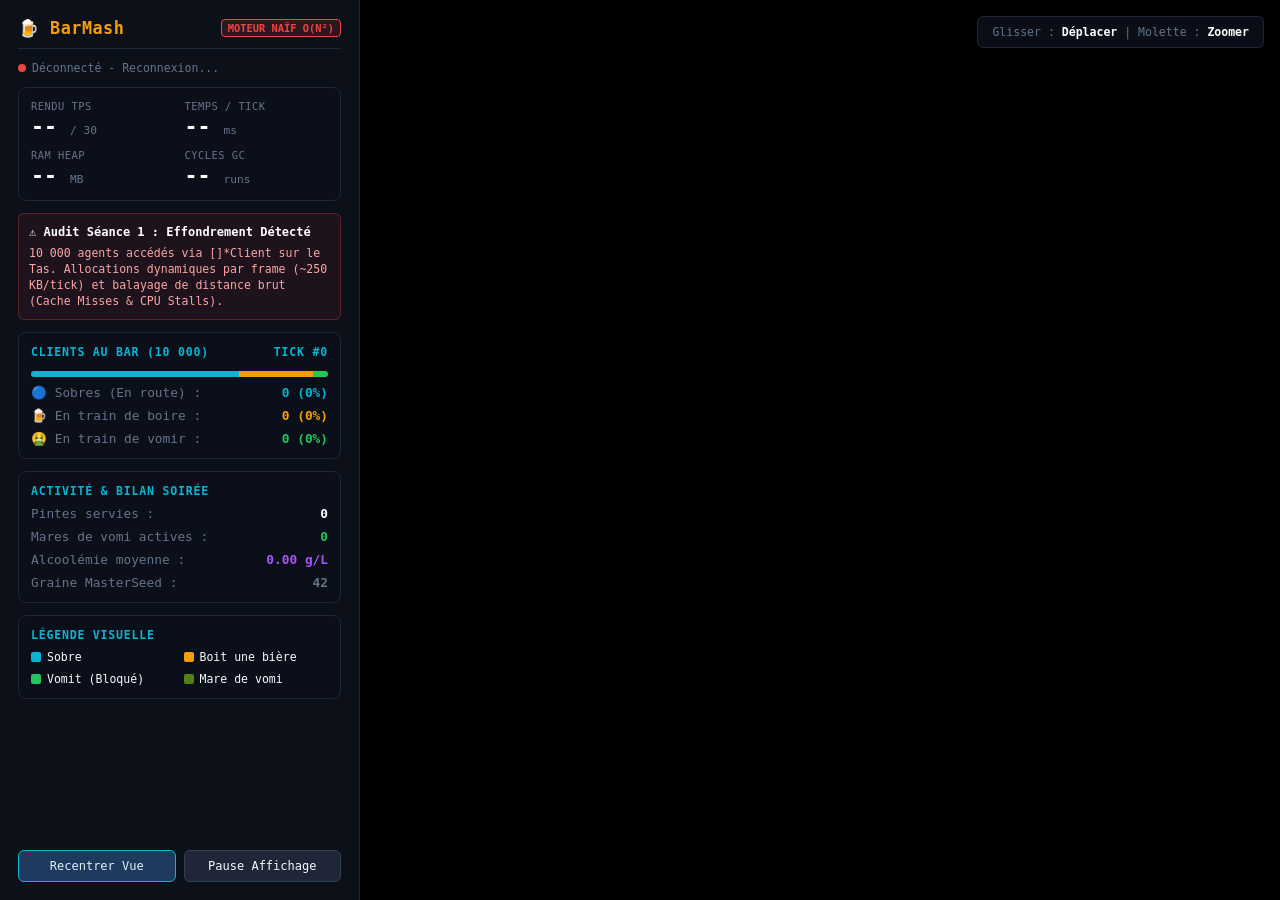
==== web/index.html @ 0c6d9d5b "chore: reorganisation du depot (web/, docs/, perf/) et separation moteur / serveur - main.go decoupe" ====
<!doctype html>
<html lang="fr">
  <head>
    <meta charset="UTF-8" />
    <meta name="viewport" content="width=device-width, initial-scale=1.0" />
    <title>BarMash : La Tournée Infernale • Simulation Haute Charge (Naïve)</title>
    <style>
      :root {
        --bg-main: #07090e;
        --sidebar-bg: rgba(13, 17, 26, 0.95);
        --border-color: #1e2638;
        --text-primary: #f8fafc;
        --text-muted: #64748b;
        --accent-cyan: #06b6d4;
        --accent-amber: #f59e0b;
        --accent-green: #22c55e;
        --accent-red: #ef4444;
        --accent-purple: #a855f7;
        --neon-glow: 0 0 12px rgba(6, 182, 212, 0.4);
      }

      * {
        box-sizing: border-box;
        margin: 0;
        padding: 0;
        font-family: 'JetBrains Mono', 'Fira Code', ui-monospace, monospace;
      }

      body {
        background: var(--bg-main);
        color: var(--text-primary);
        display: flex;
        height: 100vh;
        overflow: hidden;
      }

      /* ---------------- Sidebar HUD ---------------- */
      #sidebar {
        width: 360px;
        background: var(--sidebar-bg);
        border-right: 1px solid var(--border-color);
        padding: 18px;
        display: flex;
        flex-direction: column;
        gap: 12px;
        overflow-y: auto;
        z-index: 10;
        box-shadow: 4px 0 24px rgba(0, 0, 0, 0.5);
      }

      .header-title {
        display: flex;
        align-items: center;
        justify-content: space-between;
        padding-bottom: 10px;
        border-bottom: 1px solid var(--border-color);
      }

      .header-title h1 {
        font-size: 1.05rem;
        font-weight: 700;
        color: var(--accent-amber);
        letter-spacing: 0.5px;
        display: flex;
        align-items: center;
        gap: 8px;
      }

      .badge-naive {
        background: rgba(239, 68, 68, 0.15);
        color: var(--accent-red);
        border: 1px solid var(--accent-red);
        font-size: 0.65rem;
        padding: 2px 6px;
        border-radius: 4px;
        text-transform: uppercase;
        font-weight: 800;
      }

      .status-pill {
        display: flex;
        align-items: center;
        gap: 6px;
        font-size: 0.72rem;
        color: var(--text-muted);
      }

      .dot {
        width: 8px;
        height: 8px;
        border-radius: 50%;
        background: var(--accent-red);
      }
      .dot.live {
        background: var(--accent-green);
        box-shadow: 0 0 8px var(--accent-green);
      }

      /* Performance Card */
      .card-perf {
        background: #0b0f19;
        border: 1px solid var(--border-color);
        border-radius: 8px;
        padding: 12px;
        display: grid;
        grid-template-columns: 1fr 1fr;
        gap: 10px;
      }

      .metric-box {
        display: flex;
        flex-direction: column;
      }

      .metric-box .label {
        font-size: 0.65rem;
        color: var(--text-muted);
        text-transform: uppercase;
        letter-spacing: 0.5px;
      }

      .metric-box .value {
        font-size: 1.35rem;
        font-weight: 800;
        color: #fff;
        margin-top: 2px;
      }

      .metric-box .unit {
        font-size: 0.7rem;
        font-weight: normal;
        color: var(--text-muted);
      }

      .tps-alert {
        color: var(--accent-red) !important;
      }
      .tps-ok {
        color: var(--accent-green) !important;
      }

      /* Diagnostics Notice */
      .audit-alert {
        background: rgba(239, 68, 68, 0.08);
        border: 1px solid rgba(239, 68, 68, 0.3);
        border-radius: 6px;
        padding: 10px;
        font-size: 0.72rem;
        line-height: 1.4;
        color: #fca5a5;
      }
      .audit-alert strong {
        color: #fff;
        display: block;
        margin-bottom: 4px;
        font-size: 0.75rem;
      }

      /* Section Metrics */
      .section-card {
        background: #0b0f19;
        border: 1px solid var(--border-color);
        border-radius: 8px;
        padding: 12px;
        display: flex;
        flex-direction: column;
        gap: 8px;
      }

      .section-title {
        font-size: 0.72rem;
        color: var(--accent-cyan);
        text-transform: uppercase;
        letter-spacing: 0.8px;
        font-weight: 700;
        display: flex;
        justify-content: space-between;
      }

      .row-stat {
        display: flex;
        justify-content: space-between;
        align-items: center;
        font-size: 0.8rem;
      }
      .row-stat span:first-child {
        color: var(--text-muted);
      }
      .row-stat span:last-child {
        font-weight: 700;
      }

      /* Progress Bars for Population */
      .bar-wrapper {
        margin-top: 4px;
        display: flex;
        height: 6px;
        border-radius: 3px;
        overflow: hidden;
        background: #1e2638;
      }
      .bar-seg {
        height: 100%;
        transition: width 0.2s ease;
      }
      .bar-sober {
        background: var(--accent-cyan);
      }
      .bar-drinking {
        background: var(--accent-amber);
      }
      .bar-vomiting {
        background: var(--accent-green);
      }

      /* Legend */
      .legend-grid {
        display: grid;
        grid-template-columns: 1fr 1fr;
        gap: 8px;
        font-size: 0.72rem;
      }
      .legend-item {
        display: flex;
        align-items: center;
        gap: 6px;
      }
      .legend-color {
        width: 10px;
        height: 10px;
        border-radius: 2px;
      }

      /* Controls */
      .controls-row {
        display: flex;
        gap: 8px;
        margin-top: auto;
      }
      .btn {
        flex: 1;
        background: #1e2638;
        border: 1px solid #334155;
        color: var(--text-primary);
        padding: 8px 12px;
        border-radius: 6px;
        font-size: 0.75rem;
        cursor: pointer;
        transition: background 0.2s;
        text-align: center;
      }
      .btn:hover {
        background: #334155;
      }
      .btn-primary {
        background: #1e3a5f;
        border-color: var(--accent-cyan);
        color: #e0f2fe;
      }
      .btn-primary:hover {
        background: #2563eb;
      }

      /* ---------------- Canvas Area ---------------- */
      #viewport {
        flex: 1;
        position: relative;
        background: #05070b;
        cursor: grab;
      }
      #viewport:active {
        cursor: grabbing;
      }
      canvas {
        display: block;
        width: 100%;
        height: 100%;
      }

      .canvas-overlay {
        position: absolute;
        top: 16px;
        right: 16px;
        background: rgba(13, 17, 26, 0.85);
        border: 1px solid var(--border-color);
        padding: 8px 14px;
        border-radius: 6px;
        font-size: 0.72rem;
        color: var(--text-muted);
        pointer-events: none;
      }
      .canvas-overlay strong {
        color: #fff;
      }
    </style>
  </head>
  <body>
    <!-- Sidebar Télémétrie -->
    <aside id="sidebar">
      <div class="header-title">
        <h1>🍺 BarMash</h1>
        <span class="badge-naive">Moteur Naïf O(N²)</span>
      </div>

      <div class="status-pill">
        <div class="dot" id="ws-dot"></div>
        <span id="ws-status">Connexion au serveur...</span>
      </div>

      <!-- Métriques de Performance & Surcharge -->
      <div class="card-perf">
        <div class="metric-box">
          <span class="label">Rendu TPS</span>
          <div class="value" id="val-tps">-- <span class="unit">/ 30</span></div>
        </div>
        <div class="metric-box">
          <span class="label">Temps / Tick</span>
          <div class="value" id="val-ticktime">-- <span class="unit">ms</span></div>
        </div>
        <div class="metric-box">
          <span class="label">RAM Heap</span>
          <div class="value" id="val-heap">-- <span class="unit">MB</span></div>
        </div>
        <div class="metric-box">
          <span class="label">Cycles GC</span>
          <div class="value" id="val-gc">-- <span class="unit">runs</span></div>
        </div>
      </div>

      <!-- Alerte Pédagogique sur l'Effondrement des Perfs -->
      <div class="audit-alert">
        <strong>⚠️ Audit Séance 1 : Effondrement Détecté</strong>
        10 000 agents accédés via <code>[]*Client</code> sur le Tas. Allocations dynamiques
        par frame (~250 KB/tick) et balayage de distance brut (Cache Misses & CPU Stalls).
      </div>

      <!-- Population & Ébriété -->
      <div class="section-card">
        <div class="section-title">
          <span>Clients au Bar (10 000)</span>
          <span id="val-tick">Tick #0</span>
        </div>

        <div class="bar-wrapper">
          <div class="bar-seg bar-sober" id="pbar-sober" style="width: 70%"></div>
          <div class="bar-seg bar-drinking" id="pbar-drinking" style="width: 25%"></div>
          <div class="bar-seg bar-vomiting" id="pbar-vomiting" style="width: 5%"></div>
        </div>

        <div class="row-stat">
          <span>🔵 Sobres (En route) :</span>
          <span id="val-sober" style="color: var(--accent-cyan)">0 (0%)</span>
        </div>
        <div class="row-stat">
          <span>🍺 En train de boire :</span>
          <span id="val-drinking" style="color: var(--accent-amber)">0 (0%)</span>
        </div>
        <div class="row-stat">
          <span>🤮 En train de vomir :</span>
          <span id="val-vomiting" style="color: var(--accent-green)">0 (0%)</span>
        </div>
      </div>

      <!-- Statistiques Soirée -->
      <div class="section-card">
        <div class="section-title">Activité & Bilan Soirée</div>
        <div class="row-stat">
          <span>Pintes servies :</span>
          <span id="val-beers" style="color: #fff">0</span>
        </div>
        <div class="row-stat">
          <span>Mares de vomi actives :</span>
          <span id="val-puddles" style="color: var(--accent-green)">0</span>
        </div>
        <div class="row-stat">
          <span>Alcoolémie moyenne :</span>
          <span id="val-alcohol" style="color: var(--accent-purple)">0.00 g/L</span>
        </div>
        <div class="row-stat">
          <span>Graine MasterSeed :</span>
          <span style="color: var(--text-muted)">42</span>
        </div>
      </div>

      <!-- Légende Graphique -->
      <div class="section-card">
        <div class="section-title">Légende Visuelle</div>
        <div class="legend-grid">
          <div class="legend-item">
            <div class="legend-color" style="background: var(--accent-cyan)"></div>
            <span>Sobre</span>
          </div>
          <div class="legend-item">
            <div class="legend-color" style="background: var(--accent-amber)"></div>
            <span>Boit une bière</span>
          </div>
          <div class="legend-item">
            <div class="legend-color" style="background: var(--accent-green)"></div>
            <span>Vomit (Bloqué)</span>
          </div>
          <div class="legend-item">
            <div class="legend-color" style="background: rgba(132, 204, 22, 0.6)"></div>
            <span>Mare de vomi</span>
          </div>
        </div>
      </div>

      <!-- Contrôles Interaction -->
      <div class="controls-row">
        <button class="btn btn-primary" id="btn-recenter">Recentrer Vue</button>
        <button class="btn" id="btn-pause">Pause Affichage</button>
      </div>
    </aside>

    <!-- Visualiseur 2D Haute Performance -->
    <main id="viewport">
      <canvas id="sim-canvas"></canvas>
      <div class="canvas-overlay">
        Glisser : <strong>Déplacer</strong> | Molette : <strong>Zoomer</strong>
      </div>
    </main>

    <script>
      const canvas = document.getElementById('sim-canvas');
      const ctx = canvas.getContext('2d', { alpha: false });
      const viewport = document.getElementById('viewport');

      // Télémétrie DOM
      const wsDot = document.getElementById('ws-dot');
      const wsStatus = document.getElementById('ws-status');
      const valTps = document.getElementById('val-tps');
      const valTickTime = document.getElementById('val-ticktime');
      const valHeap = document.getElementById('val-heap');
      const valGc = document.getElementById('val-gc');
      const valTick = document.getElementById('val-tick');
      const valSober = document.getElementById('val-sober');
      const valDrinking = document.getElementById('val-drinking');
      const valVomiting = document.getElementById('val-vomiting');
      const valBeers = document.getElementById('val-beers');
      const valPuddles = document.getElementById('val-puddles');
      const valAlcohol = document.getElementById('val-alcohol');
      const pbarSober = document.getElementById('pbar-sober');
      const pbarDrinking = document.getElementById('pbar-drinking');
      const pbarVomiting = document.getElementById('pbar-vomiting');
      const btnRecenter = document.getElementById('btn-recenter');
      const btnPause = document.getElementById('btn-pause');

      // État de la Caméra 2D
      let camera = {
        x: 0,
        y: 0,
        zoom: 1.0,
        isDragging: false,
        lastMouseX: 0,
        lastMouseY: 0,
      };

      let isPaused = false;
      let latestPayload = null;

      function resizeCanvas() {
        canvas.width = viewport.clientWidth;
        canvas.height = viewport.clientHeight;
        if (latestPayload) {
          renderFrame(latestPayload);
        }
      }
      window.addEventListener('resize', resizeCanvas);
      resizeCanvas();

      function autoCenterCamera(worldSize) {
        if (!worldSize) worldSize = 2000;
        const padding = 40;
        const scaleX = (canvas.width - padding * 2) / worldSize;
        const scaleY = (canvas.height - padding * 2) / worldSize;
        camera.zoom = Math.min(scaleX, scaleY);
        camera.x = (canvas.width - worldSize * camera.zoom) / 2;
        camera.y = (canvas.height - worldSize * camera.zoom) / 2;
      }

      btnRecenter.addEventListener('click', () => {
        if (latestPayload && latestPayload.world_size) {
          autoCenterCamera(latestPayload.world_size);
        }
      });

      btnPause.addEventListener('click', () => {
        isPaused = !isPaused;
        btnPause.innerText = isPaused ? 'Reprendre' : 'Pause Affichage';
        btnPause.style.borderColor = isPaused ? 'var(--accent-red)' : '#334155';
      });

      // Contrôle de la souris (Pan & Zoom)
      viewport.addEventListener('mousedown', (e) => {
        camera.isDragging = true;
        camera.lastMouseX = e.clientX;
        camera.lastMouseY = e.clientY;
      });

      window.addEventListener('mouseup', () => {
        camera.isDragging = false;
      });

      viewport.addEventListener('mousemove', (e) => {
        if (camera.isDragging) {
          const dx = e.clientX - camera.lastMouseX;
          const dy = e.clientY - camera.lastMouseY;
          camera.x += dx;
          camera.y += dy;
          camera.lastMouseX = e.clientX;
          camera.lastMouseY = e.clientY;
          if (latestPayload) renderFrame(latestPayload);
        }
      });

      viewport.addEventListener('wheel', (e) => {
        e.preventDefault();
        const zoomFactor = e.deltaY < 0 ? 1.15 : 0.87;
        const mouseX = e.clientX - viewport.getBoundingClientRect().left;
        const mouseY = e.clientY - viewport.getBoundingClientRect().top;

        camera.x = mouseX - (mouseX - camera.x) * zoomFactor;
        camera.y = mouseY - (mouseY - camera.y) * zoomFactor;
        camera.zoom *= zoomFactor;
        if (latestPayload) renderFrame(latestPayload);
      });

      // ---------------- Rendu Graphique ----------------
      function renderFrame(payload) {
        const { stats, world_size, bars, puddles, clients } = payload;

        ctx.fillStyle = '#05070b';
        ctx.fillRect(0, 0, canvas.width, canvas.height);

        ctx.save();
        ctx.translate(camera.x, camera.y);
        ctx.scale(camera.zoom, camera.zoom);

        // 1. Sol du Bar
        ctx.fillStyle = '#0a0e17';
        ctx.fillRect(0, 0, world_size, world_size);

        // Grille de carrelage subtile
        ctx.strokeStyle = '#121826';
        ctx.lineWidth = 1;
        const tileSize = 100;
        for (let x = 0; x <= world_size; x += tileSize) {
          ctx.beginPath();
          ctx.moveTo(x, 0);
          ctx.lineTo(x, world_size);
          ctx.stroke();
        }
        for (let y = 0; y <= world_size; y += tileSize) {
          ctx.beginPath();
          ctx.moveTo(0, y);
          ctx.lineTo(world_size, y);
          ctx.stroke();
        }

        // Murs extérieurs néon
        ctx.strokeStyle = '#1e293b';
        ctx.lineWidth = 6;
        ctx.strokeRect(0, 0, world_size, world_size);

        // 2. Flaques de Vomi (Puddles)
        if (puddles && puddles.length > 0) {
          for (let i = 0; i < puddles.length; i++) {
            const p = puddles[i];
            const alpha = Math.min(0.65, (p.remaining_ticks / 180.0) * 0.7);
            ctx.fillStyle = `rgba(132, 204, 22, ${alpha})`;
            ctx.beginPath();
            ctx.arc(p.x, p.y, p.radius, 0, Math.PI * 2);
            ctx.fill();

            // Bordure toxique
            ctx.strokeStyle = `rgba(163, 230, 53, ${alpha * 0.8})`;
            ctx.lineWidth = 1.5;
            ctx.stroke();
          }
        }

        // 3. Comptoirs de Bar
        if (bars && bars.length > 0) {
          for (let i = 0; i < bars.length; i++) {
            const b = bars[i];
            // Fond comptoir bois / ambre
            ctx.fillStyle = '#78350f';
            ctx.fillRect(b.x, b.y, b.w, b.h);

            // Contour néon ambre
            ctx.strokeStyle = '#f59e0b';
            ctx.lineWidth = 3;
            ctx.strokeRect(b.x, b.y, b.w, b.h);

            // Nom du comptoir
            ctx.fillStyle = '#fef3c7';
            ctx.font = '14px monospace';
            ctx.textAlign = 'center';
            ctx.textBaseline = 'middle';
            ctx.fillText(b.name, b.x + b.w / 2, b.y + b.h / 2 - 8);

            // Pintes servies
            ctx.fillStyle = '#cbd5e1';
            ctx.font = '11px monospace';
            ctx.fillText(`🍺 ${b.beers_served}`, b.x + b.w / 2, b.y + b.h / 2 + 10);
          }
        }

        // 4. 10 000 Clients (Rendu ultra-rapide par particules)
        if (clients && clients.length > 0) {
          const clientRadius = 2.4;
          for (let i = 0; i < clients.length; i++) {
            const c = clients[i];
            ctx.beginPath();
            ctx.arc(c.x, c.y, clientRadius, 0, Math.PI * 2);

            switch (c.s) {
              case 0: // Sober
                ctx.fillStyle = '#06b6d4';
                break;
              case 1: // Drinking
                ctx.fillStyle = '#f59e0b';
                break;
              case 2: // Vomiting
                ctx.fillStyle = '#22c55e';
                break;
              default:
                ctx.fillStyle = '#94a3b8';
            }
            ctx.fill();
          }
        }

        ctx.restore();
      }

      // ---------------- Connexion WebSocket ----------------
      function connectWebSocket() {
        const protocol = location.protocol === 'https:' ? 'wss:' : 'ws:';
        const wsUrl = `${protocol}//${location.host}/ws`;
        const socket = new WebSocket(wsUrl);

        let initialCentered = false;

        socket.onopen = () => {
          wsDot.classList.add('live');
          wsStatus.innerText = 'Connecté (Live)';
        };

        socket.onmessage = (event) => {
          try {
            const payload = JSON.parse(event.data);
            latestPayload = payload;

            if (!initialCentered && payload.world_size) {
              autoCenterCamera(payload.world_size);
              initialCentered = true;
            }

            // Mise à jour de la télémétrie UI
            updateHUD(payload.stats);

            if (!isPaused) {
              renderFrame(payload);
            }
          } catch (err) {
            console.error('Erreur de parsing payload WebSocket', err);
          }
        };

        socket.onclose = () => {
          wsDot.classList.remove('live');
          wsStatus.innerText = 'Déconnecté - Reconnexion...';
          setTimeout(connectWebSocket, 2000);
        };

        socket.onerror = (err) => {
          console.error('Erreur socket', err);
          socket.close();
        };
      }

      function updateHUD(stats) {
        valTps.innerText = stats.tps;
        if (stats.tps < 18) {
          valTps.className = 'value tps-alert';
        } else {
          valTps.className = 'value tps-ok';
        }

        valTickTime.innerText = stats.tick_duration_ms.toFixed(1);
        valHeap.innerText = stats.heap_alloc_mb.toFixed(1);
        valGc.innerText = stats.num_gc;
        valTick.innerText = `Tick #${stats.tick}`;

        const total = stats.total_clients || 10000;
        const pSober = ((stats.sober_count / total) * 100).toFixed(0);
        const pDrinking = ((stats.drinking_count / total) * 100).toFixed(0);
        const pVomiting = ((stats.vomiting_count / total) * 100).toFixed(0);

        valSober.innerText = `${stats.sober_count} (${pSober}%)`;
        valDrinking.innerText = `${stats.drinking_count} (${pDrinking}%)`;
        valVomiting.innerText = `${stats.vomiting_count} (${pVomiting}%)`;

        pbarSober.style.width = `${pSober}%`;
        pbarDrinking.style.width = `${pDrinking}%`;
        pbarVomiting.style.width = `${pVomiting}%`;

        valBeers.innerText = stats.beers_served.toLocaleString('fr-FR');
        valPuddles.innerText = stats.active_puddles;
        valAlcohol.innerText = `${stats.avg_alcohol.toFixed(2)} g/L`;
      }

      connectWebSocket();
    </script>
  </body>
</html>
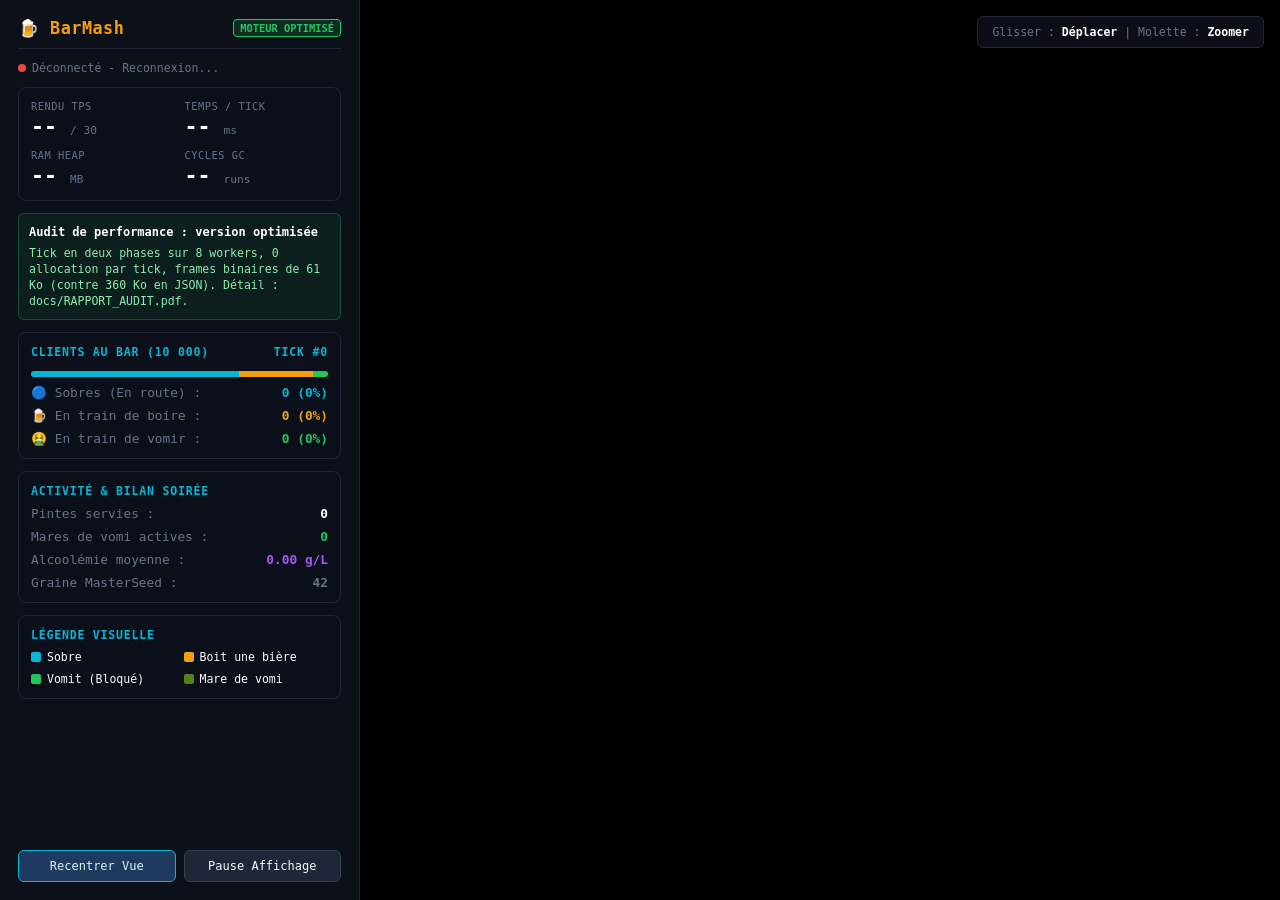
==== commit 2e0d0b11: "docs: rapport final (charge HTTP p50/p99, profil d'allocations) et correctifs - Test de charge HTTP " ====
--- a/web/index.html
+++ b/web/index.html
@@ -3,7 +3,7 @@
   <head>
     <meta charset="UTF-8" />
     <meta name="viewport" content="width=device-width, initial-scale=1.0" />
-    <title>BarMash : La Tournée Infernale • Simulation Haute Charge (Naïve)</title>
+    <title>BarMash : La Tournée Infernale • Simulation Haute Charge</title>
     <style>
       :root {
         --bg-main: #07090e;
@@ -67,9 +67,9 @@
       }
 
       .badge-naive {
-        background: rgba(239, 68, 68, 0.15);
-        color: var(--accent-red);
-        border: 1px solid var(--accent-red);
+        background: rgba(34, 197, 94, 0.15);
+        color: var(--accent-green);
+        border: 1px solid var(--accent-green);
         font-size: 0.65rem;
         padding: 2px 6px;
         border-radius: 4px;
@@ -141,13 +141,13 @@
 
       /* Diagnostics Notice */
       .audit-alert {
-        background: rgba(239, 68, 68, 0.08);
-        border: 1px solid rgba(239, 68, 68, 0.3);
+        background: rgba(34, 197, 94, 0.08);
+        border: 1px solid rgba(34, 197, 94, 0.3);
         border-radius: 6px;
         padding: 10px;
         font-size: 0.72rem;
         line-height: 1.4;
-        color: #fca5a5;
+        color: #86efac;
       }
       .audit-alert strong {
         color: #fff;
@@ -299,7 +299,7 @@
     <aside id="sidebar">
       <div class="header-title">
         <h1>🍺 BarMash</h1>
-        <span class="badge-naive">Moteur Naïf O(N²)</span>
+        <span class="badge-naive">Moteur optimisé</span>
       </div>
 
       <div class="status-pill">
@@ -327,11 +327,11 @@
         </div>
       </div>
 
-      <!-- Alerte Pédagogique sur l'Effondrement des Perfs -->
+      <!-- Résumé de l'audit de performance -->
       <div class="audit-alert">
-        <strong>⚠️ Audit Séance 1 : Effondrement Détecté</strong>
-        10 000 agents accédés via <code>[]*Client</code> sur le Tas. Allocations dynamiques
-        par frame (~250 KB/tick) et balayage de distance brut (Cache Misses & CPU Stalls).
+        <strong>Audit de performance : version optimisée</strong>
+        Tick en deux phases sur 8 workers, 0 allocation par tick, frames binaires
+        de 61 Ko (contre 360 Ko en JSON). Détail : docs/RAPPORT_AUDIT.pdf.
       </div>
 
       <!-- Population & Ébriété -->
@@ -634,13 +634,67 @@
         ctx.restore();
       }
 
+      // ---------------- Décodage de la frame binaire (format BMF v1, cf. binary_frame.go) ----------------
+      // Les objets clients et flaques sont réutilisés d'une frame à l'autre : aucune création
+      // de 10 000 objets par frame, contrairement à JSON.parse.
+      const decoded = { stats: {}, world_size: 0, bars: [], puddles: [], clients: [] };
+
+      function decodeBinaryFrame(buffer, init) {
+        const v = new DataView(buffer);
+        if (v.getUint8(0) !== 1) throw new Error('Version de frame inconnue : ' + v.getUint8(0));
+        const nBars = v.getUint16(2, true);
+        const nPuddles = v.getUint16(18, true);
+        const nClients = v.getUint16(40, true);
+        const s = decoded.stats;
+        s.tps = v.getUint8(1);
+        s.tick = v.getUint32(4, true);
+        s.tick_duration_ms = v.getFloat32(8, true);
+        s.sober_count = v.getUint16(12, true);
+        s.drinking_count = v.getUint16(14, true);
+        s.vomiting_count = v.getUint16(16, true);
+        s.active_puddles = nPuddles;
+        s.beers_served = v.getUint32(20, true);
+        s.avg_alcohol = v.getFloat32(24, true);
+        s.heap_alloc_mb = v.getFloat32(28, true);
+        s.total_alloc_mb = v.getFloat32(32, true);
+        s.num_gc = v.getUint32(36, true);
+        s.total_clients = nClients;
+        decoded.world_size = init.world_size;
+
+        let off = 44;
+        decoded.bars.length = nBars;
+        for (let i = 0; i < nBars; i++, off += 4) {
+          const b = decoded.bars[i] || (decoded.bars[i] = Object.assign({}, init.bars[i]));
+          b.beers_served = v.getUint32(off, true);
+        }
+        decoded.puddles.length = nPuddles;
+        for (let i = 0; i < nPuddles; i++, off += 6) {
+          const p = decoded.puddles[i] || (decoded.puddles[i] = {});
+          p.x = v.getUint16(off, true);
+          p.y = v.getUint16(off + 2, true);
+          p.radius = v.getUint8(off + 4);
+          p.remaining_ticks = v.getUint8(off + 5);
+        }
+        decoded.clients.length = nClients;
+        for (let i = 0; i < nClients; i++, off += 6) {
+          const c = decoded.clients[i] || (decoded.clients[i] = {});
+          c.x = v.getInt16(off, true);
+          c.y = v.getInt16(off + 2, true);
+          c.s = v.getUint8(off + 4);
+          c.a = v.getUint8(off + 5);
+        }
+        return decoded;
+      }
+
       // ---------------- Connexion WebSocket ----------------
       function connectWebSocket() {
         const protocol = location.protocol === 'https:' ? 'wss:' : 'ws:';
         const wsUrl = `${protocol}//${location.host}/ws`;
         const socket = new WebSocket(wsUrl);
+        socket.binaryType = 'arraybuffer';
 
         let initialCentered = false;
+        let initInfo = null;
 
         socket.onopen = () => {
           wsDot.classList.add('live');
@@ -649,8 +703,19 @@
 
         socket.onmessage = (event) => {
           try {
-            const payload = JSON.parse(event.data);
-            latestPayload = payload;
+            // Message texte : « init » (comptoirs, taille du monde) en binaire, frame complète en JSON (?format=json)
+            if (typeof event.data === 'string') {
+              const msg = JSON.parse(event.data);
+              if (msg.type === 'init') {
+                initInfo = msg;
+                return;
+              }
+              latestPayload = msg;
+            } else {
+              if (!initInfo) return;
+              latestPayload = decodeBinaryFrame(event.data, initInfo);
+            }
+            const payload = latestPayload;
 
             if (!initialCentered && payload.world_size) {
               autoCenterCamera(payload.world_size);
